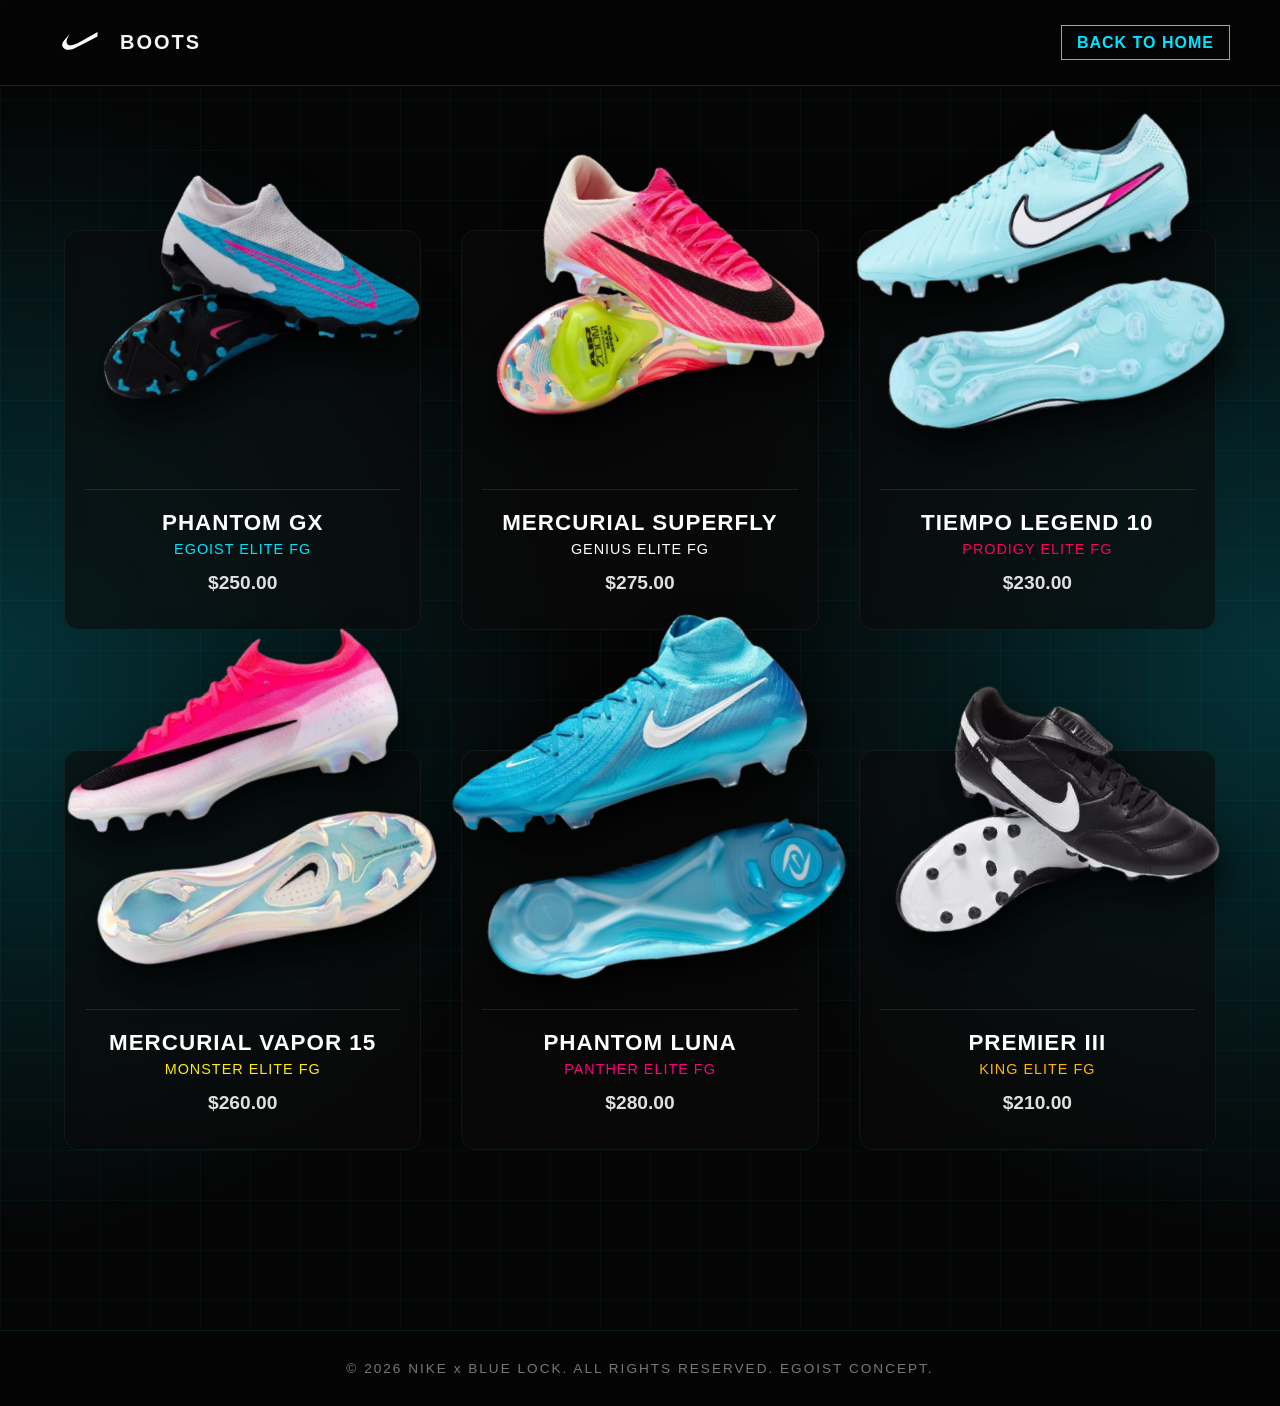
==== boots.html @ 45991313 "Add files via upload" ====
<!DOCTYPE html>
<html lang="en">
<head>
    <meta charset="UTF-8">
    <meta name="viewport" content="width=device-width, initial-scale=1.0">
    <title>Nike | Football Boots</title>
    <!-- ربط ملف الـ CSS الخاص بالأحذية -->
    <link rel="stylesheet" href="css/boots.css">
</head>
<body>

    <!-- الناف بار للرجوع -->
    <nav id="navbar">
        <div class="logo">
            <svg viewBox="0 0 24 24" width="60" height="35" fill="white">
                <path d="M24 7.8L9.04 15.6c-2.32 1.31-4.7 1.77-7.23.95C.13 15.44-1.14 13.9.79 10.98c.45-.69 1-1.34 1.58-1.95.83-.87 1.62-1.78 2.45-2.65-.63.95-1.14 1.95-1.6 2.97-.47 1.05-.62 2.1-.2 3.1.53 1.25 1.77 1.74 3.07 1.48 1.98-.38 3.86-1.15 5.6-2.07l12.31-7.06z"/>
            </svg>
            BOOTS
        </div>
        <div class="nav-right">
            <a href="index.html" class="back-btn">Back to Home</a>
        </div>
    </nav>

    <!-- مساحة الكروت والمنتجات -->
    <section id="boots-hero">
        <div class="products-grid">
            
            <!-- 1. الكارت الأول (أزرق) -->
            <div class="product-card boot-card-1">
                <div class="card-glow"></div>
                <img src="boots/1.png" alt="Nike Boot" class="boot-img">
                <div class="card-info">
                    <h2 class="boot-name">PHANTOM GX</h2>
                    <p class="edition">Egoist Elite FG</p>
                    <p class="price">$250.00</p>
                    <a href="#" class="buy-btn">BUY NOW</a>
                </div>
            </div>

            <!-- 2. الكارت التاني (أبيض) -->
            <div class="product-card boot-card-2">
                <div class="card-glow"></div>
                <img src="boots/2.png" alt="Nike Boot" class="boot-img">
                <div class="card-info">
                    <h2 class="boot-name">MERCURIAL SUPERFLY</h2>
                    <p class="edition">Genius Elite FG</p>
                    <p class="price">$275.00</p>
                    <a href="#" class="buy-btn">BUY NOW</a>
                </div>
            </div>

            <!-- 3. الكارت التالت (أحمر) -->
            <div class="product-card boot-card-3">
                <div class="card-glow"></div>
                <img src="boots/3.png" alt="Nike Boot" class="boot-img">
                <div class="card-info">
                    <h2 class="boot-name">TIEMPO LEGEND 10</h2>
                    <p class="edition">Prodigy Elite FG</p>
                    <p class="price">$230.00</p>
                    <a href="#" class="buy-btn">BUY NOW</a>
                </div>
            </div>

            <!-- 4. الكارت الرابع (أصفر) -->
            <div class="product-card boot-card-4">
                <div class="card-glow"></div>
                <img src="boots/4.png" alt="Nike Boot" class="boot-img">
                <div class="card-info">
                    <h2 class="boot-name">MERCURIAL VAPOR 15</h2>
                    <p class="edition">Monster Elite FG</p>
                    <p class="price">$260.00</p>
                    <a href="#" class="buy-btn">BUY NOW</a>
                </div>
            </div>

            <!-- 5. الكارت الخامس (ماجنتا/بينك) -->
            <div class="product-card boot-card-5">
                <div class="card-glow"></div>
                <img src="boots/5.png" alt="Nike Boot" class="boot-img">
                <div class="card-info">
                    <h2 class="boot-name">PHANTOM LUNA</h2>
                    <p class="edition">Panther Elite FG</p>
                    <p class="price">$280.00</p>
                    <a href="#" class="buy-btn">BUY NOW</a>
                </div>
            </div>

            <!-- 6. الكارت السادس (دهبي) -->
            <div class="product-card boot-card-6">
                <div class="card-glow"></div>
                <img src="boots/6.png" alt="Nike Boot" class="boot-img">
                <div class="card-info">
                    <h2 class="boot-name">PREMIER III</h2>
                    <p class="edition">King Elite FG</p>
                    <p class="price">$210.00</p>
                    <a href="#" class="buy-btn">BUY NOW</a>
                </div>
            </div>

           
    </section>

    <!-- فوتر الصفحة الاحترافي -->
    <footer id="boots-footer">
        <p>© 2026 NIKE x BLUE LOCK. ALL RIGHTS RESERVED. EGOIST CONCEPT.</p>
    </footer>

    <script src="js/boots.js"></script>
</body>
</html>
---- css/boots.css ----
/* =========================================
   تجهيز الألوان المتغيرة (CSS Variables) لـ 7 أحذية
   ========================================= */
.boot-card-1 { --theme-color: #00e5ff; animation-delay: 0.1s; } /* أزرق */
.boot-card-2 { --theme-color: #ffffff; animation-delay: 0.2s; } /* أبيض */
.boot-card-3 { --theme-color: #ff0055; animation-delay: 0.3s; } /* أحمر */
.boot-card-4 { --theme-color: #ffee00; animation-delay: 0.4s; } /* أصفر */
.boot-card-5 { --theme-color: #ff0080; animation-delay: 0.5s; } /* ماجنتا */
.boot-card-6 { --theme-color: #ffb700; animation-delay: 0.6s; } /* دهبي */
.boot-card-7 { --theme-color: #00ffcc; animation-delay: 0.7s; } /* سيان نيون */

/* =========================================
   أساسيات الصفحة والناف بار
   ========================================= */
* {
    margin: 0;
    padding: 0;
    box-sizing: border-box;
    font-family: 'Arial', sans-serif;
}

html, body {
    overflow-x: hidden;
}

body {
    background-color: #050505;
    color: #f5f5f5;
}

#navbar {
    position: fixed;
    top: 0;
    width: 100%;
    padding: 25px 50px;
    display: flex;
    justify-content: space-between;
    align-items: center;
    background-color: rgba(5, 5, 5, 0.9);
    backdrop-filter: blur(10px);
    z-index: 1000;
    border-bottom: 1px solid rgba(0, 229, 255, 0.2); 
}

.logo {
    display: flex;
    align-items: center;
    gap: 10px;
    font-size: 20px;
    font-weight: 900;
    letter-spacing: 2px;
}

.back-btn {
    text-decoration: none;
    color: #00e5ff;
    font-weight: bold;
    text-transform: uppercase;
    letter-spacing: 1px;
    border: 1px solid #00e5ff;
    padding: 8px 15px;
    transition: all 0.3s ease;
}

.back-btn:hover {
    background-color: #00e5ff;
    color: #050505;
    box-shadow: 0 0 15px rgba(0, 229, 255, 0.5);
}

/* =========================================
   الخلفية الانيميشن (إضاءة نيون من الأطراف وشبكة ثابتة)
   ========================================= */
#boots-hero {
    position: relative;
    min-height: 100vh;
    display: flex;
    justify-content: center;
    align-items: center;
    background-color: #050505;
    overflow: hidden;
    padding-bottom: 80px;
}

#boots-hero::after {
    content: '';
    position: absolute;
    top: 0;
    left: 0;
    width: 100%;
    height: 100%;
    background: 
        radial-gradient(circle at 0% 50%, rgba(0, 229, 255, 0.2) 0%, rgba(0,0,0,0) 40%),
        radial-gradient(circle at 100% 50%, rgba(0, 229, 255, 0.2) 0%, rgba(0,0,0,0) 40%);
    z-index: 0;
    pointer-events: none;
    animation: pulseEdges 4s ease-in-out infinite; 
}

#boots-hero::before {
    content: '';
    position: absolute;
    top: 0; left: 0; right: 0; bottom: 0;
    background-image: 
        linear-gradient(rgba(0, 229, 255, 0.04) 1px, transparent 1px),
        linear-gradient(90deg, rgba(0, 229, 255, 0.04) 1px, transparent 1px);
    background-size: 50px 50px;
    z-index: 1;
    pointer-events: none;
}

@keyframes pulseEdges {
    0%, 100% { opacity: 0.4; filter: brightness(1); }
    50% { opacity: 1; filter: brightness(1.4); }
}

/* =========================================
   شبكة المنتجات (Grid Layout)
   ========================================= */
.products-grid {
    position: relative;
    z-index: 2;
    display: grid;
    grid-template-columns: repeat(auto-fit, minmax(min(300px, 100%), 1fr));
    gap: 120px 40px; 
    width: 90%;
    max-width: 1200px;
    margin: 230px auto 100px; 
}

/* =========================================
   تصميم الكارت
   ========================================= */
.product-card {
    position: relative;
    background: rgba(10, 10, 10, 0.6);
    border: 1px solid rgba(255, 255, 255, 0.05);
    border-radius: 15px;
    padding: 20px;
    height: 400px; /* أقصر شوية من كروت التيشيرتات عشان الجزمة عريضة */
    display: flex;
    flex-direction: column;
    justify-content: flex-end;
    align-items: center;
    transition: all 0.5s ease;
    backdrop-filter: blur(10px);
    cursor: pointer;
    
    opacity: 0;
    transform: translateY(30px);
    animation: fadeInUp 0.8s cubic-bezier(0.175, 0.885, 0.32, 1.275) forwards;
}

@keyframes fadeInUp {
    to {
        opacity: 1;
        transform: translateY(0);
    }
}

.card-glow {
    position: absolute;
    top: 50%;
    left: 50%;
    transform: translate(-50%, -50%);
    width: 140px;
    height: 140px;
    background: var(--theme-color);
    filter: blur(90px);
    opacity: 0;
    transition: opacity 0.5s ease;
    z-index: 0;
}

.product-card:hover .card-glow,
.product-card:active .card-glow {
    opacity: 0.6;
}

.product-card:hover,
.product-card:active {
    border-color: var(--theme-color);
    transform: translateY(-10px);
    box-shadow: 0 15px 30px rgba(0, 0, 0, 0.8);
}

/* =========================================
   صورة الحذاء 3D و الأنيميشن بتاعها (مختلف عن الشخصيات)
   ========================================= */
.boot-img {
    position: absolute;
    bottom: 160px; /* مرفوعة لفوق عشان تسيب مساحة للنص */
    width: 130%; /* عريضة عشان تطلع بره الكارت من الجنبين */
    max-width: 380px;
    object-fit: contain;
    z-index: 1;
    /* الجزمة في العادي هتكون مايلة كأنها متشاطة */
    transform: rotate(-15deg); 
    transition: all 0.6s cubic-bezier(0.175, 0.885, 0.32, 1.275);
    filter: drop-shadow(0 20px 20px rgba(0,0,0,0.8));
}

/* لما تقف عليها بالماوس، بتتعدل وتكبر وتطلع لفوق! */
.product-card:hover .boot-img,
.product-card:active .boot-img {
    transform: translateY(-30px) scale(1.15) rotate(0deg); 
}

/* =========================================
   معلومات المنتج
   ========================================= */
.card-info {
    position: relative;
    z-index: 2;
    text-align: center;
    width: 100%;
    padding-top: 20px;
    border-top: 1px solid rgba(255, 255, 255, 0.1);
}

.boot-name {
    font-size: 1.4rem;
    font-weight: 900;
    color: #fff;
    letter-spacing: 1px;
    margin-bottom: 5px;
}

.edition {
    font-size: 0.9rem;
    color: var(--theme-color);
    text-transform: uppercase;
    letter-spacing: 1px;
    margin-bottom: 15px;
}

.price {
    font-size: 1.2rem;
    font-weight: bold;
    color: #e0e0e0;
    margin-bottom: 15px;
    transition: all 0.3s ease;
}

.buy-btn {
    display: inline-block;
    padding: 10px 25px;
    background: transparent;
    color: var(--theme-color);
    border: 1px solid var(--theme-color);
    text-decoration: none;
    font-weight: bold;
    text-transform: uppercase;
    letter-spacing: 1px;
    border-radius: 30px;
    opacity: 0;
    position: absolute;
    bottom: 25px;
    left: 50%;
    transform: translate(-50%, 10px);
    transition: all 0.4s ease;
}

.product-card:hover .price,
.product-card:active .price {
    opacity: 0; 
}

.product-card:hover .buy-btn,
.product-card:active .buy-btn {
    opacity: 1;
    transform: translate(-50%, 0);
}

.buy-btn:hover {
    background: var(--theme-color);
    color: #050505;
    box-shadow: 0 0 15px var(--theme-color);
}

/* =========================================
   الفوتر وتوافق الموبايل
   ========================================= */
#boots-footer {
    position: relative;
    z-index: 2;
    text-align: center;
    padding: 30px;
    background-color: rgba(5, 5, 5, 0.95);
    border-top: 1px solid rgba(0, 229, 255, 0.1);
    color: #777;
    font-size: 0.85rem;
    letter-spacing: 2px;
}

@media (hover: none), (pointer: coarse) {
    .price { opacity: 1; }
    .buy-btn {
        opacity: 1;
        position: static;
        transform: none;
        margin-top: 12px;
    }
}

@media (max-width: 900px) {
    .products-grid { margin: 170px auto 80px; gap: 90px 30px; }
}

@media (max-width: 480px) {
    #navbar { padding: 15px 20px; }
    .logo { font-size: 16px; }
    .back-btn { font-size: 0.8rem; padding: 6px 12px; }
    
    .products-grid {
        margin: 150px auto 60px;
        gap: 70px 20px;
        width: 92%;
    }
    .product-card { height: 350px; padding: 15px; }
    .boot-img { bottom: 130px; max-width: 280px; }
    .boot-name { font-size: 1.1rem; }
    .edition { font-size: 0.8rem; }
    .price { font-size: 1rem; }
    .buy-btn { padding: 8px 20px; font-size: 0.85rem; }
}
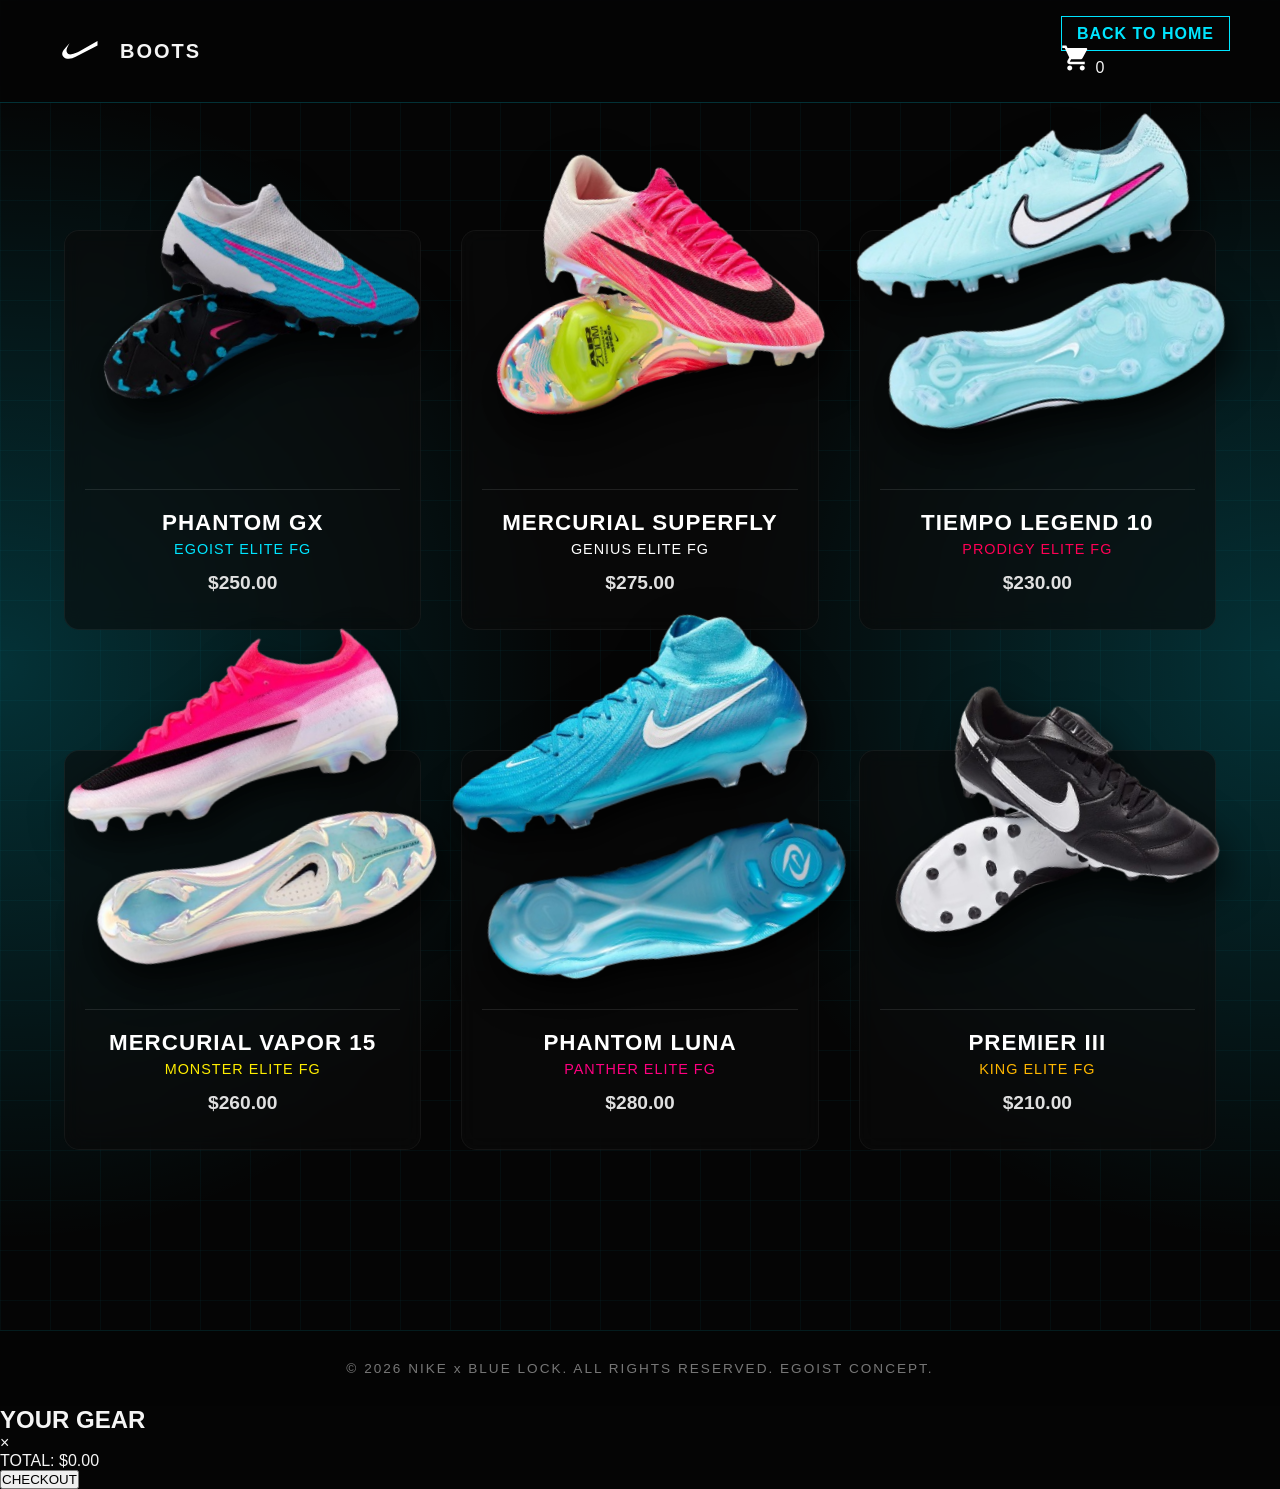
==== commit 3175fb14: "Update boots.html" ====
--- a/boots.html
+++ b/boots.html
@@ -19,6 +19,14 @@
         </div>
         <div class="nav-right">
             <a href="index.html" class="back-btn">Back to Home</a>
+            
+            <!-- أيقونة سلة المشتريات -->
+            <div class="cart-btn" onclick="toggleCart()">
+                <svg viewBox="0 0 24 24" width="30" height="30" fill="white">
+                    <path d="M7 18c-1.1 0-1.99.9-1.99 2S5.9 22 7 22s2-.9 2-2-.9-2-2-2zm10 0c-1.1 0-1.99.9-1.99 2s.89 2 1.99 2 2-.9 2-2-.9-2-2-2zm-9.83-3.25l.03-.12.9-1.63h7.45c.75 0 1.41-.41 1.75-1.03l3.58-6.49c.08-.14.12-.31.12-.48 0-.55-.45-1-1-1H5.21l-.94-2H1v2h2l3.6 7.59-1.35 2.44C4.52 15.37 5.48 17 7 17h12v-2H7l.17-.25z"/>
+                </svg>
+                <span class="cart-badge" id="cart-badge">0</span>
+            </div>
         </div>
     </nav>
 
@@ -34,7 +42,7 @@
                     <h2 class="boot-name">PHANTOM GX</h2>
                     <p class="edition">Egoist Elite FG</p>
                     <p class="price">$250.00</p>
-                    <a href="#" class="buy-btn">BUY NOW</a>
+                    <a href="javascript:void(0)" class="buy-btn" onclick="addToCart('PHANTOM GX', 250, 'boots/1.png')">ADD TO CART</a>
                 </div>
             </div>
 
@@ -46,7 +54,7 @@
                     <h2 class="boot-name">MERCURIAL SUPERFLY</h2>
                     <p class="edition">Genius Elite FG</p>
                     <p class="price">$275.00</p>
-                    <a href="#" class="buy-btn">BUY NOW</a>
+                    <a href="javascript:void(0)" class="buy-btn" onclick="addToCart('MERCURIAL SUPERFLY', 275, 'boots/2.png')">ADD TO CART</a>
                 </div>
             </div>
 
@@ -58,7 +66,7 @@
                     <h2 class="boot-name">TIEMPO LEGEND 10</h2>
                     <p class="edition">Prodigy Elite FG</p>
                     <p class="price">$230.00</p>
-                    <a href="#" class="buy-btn">BUY NOW</a>
+                    <a href="javascript:void(0)" class="buy-btn" onclick="addToCart('TIEMPO LEGEND 10', 230, 'boots/3.png')">ADD TO CART</a>
                 </div>
             </div>
 
@@ -70,7 +78,7 @@
                     <h2 class="boot-name">MERCURIAL VAPOR 15</h2>
                     <p class="edition">Monster Elite FG</p>
                     <p class="price">$260.00</p>
-                    <a href="#" class="buy-btn">BUY NOW</a>
+                    <a href="javascript:void(0)" class="buy-btn" onclick="addToCart('MERCURIAL VAPOR 15', 260, 'boots/4.png')">ADD TO CART</a>
                 </div>
             </div>
 
@@ -82,7 +90,7 @@
                     <h2 class="boot-name">PHANTOM LUNA</h2>
                     <p class="edition">Panther Elite FG</p>
                     <p class="price">$280.00</p>
-                    <a href="#" class="buy-btn">BUY NOW</a>
+                    <a href="javascript:void(0)" class="buy-btn" onclick="addToCart('PHANTOM LUNA', 280, 'boots/5.png')">ADD TO CART</a>
                 </div>
             </div>
 
@@ -94,11 +102,11 @@
                     <h2 class="boot-name">PREMIER III</h2>
                     <p class="edition">King Elite FG</p>
                     <p class="price">$210.00</p>
-                    <a href="#" class="buy-btn">BUY NOW</a>
+                    <a href="javascript:void(0)" class="buy-btn" onclick="addToCart('PREMIER III', 210, 'boots/6.png')">ADD TO CART</a>
                 </div>
             </div>
 
-           
+        </div>
     </section>
 
     <!-- فوتر الصفحة الاحترافي -->
@@ -106,6 +114,29 @@
         <p>© 2026 NIKE x BLUE LOCK. ALL RIGHTS RESERVED. EGOIST CONCEPT.</p>
     </footer>
 
+    <!-- سلة المشتريات (Cart Sidebar) -->
+    <div id="cart-sidebar" class="cart-sidebar">
+        <div class="cart-header">
+            <h2>YOUR GEAR</h2>
+            <div class="close-cart" onclick="toggleCart()">&times;</div>
+        </div>
+        
+        <div class="cart-items-container" id="cart-items">
+            <!-- المنتجات هتظهر هنا -->
+        </div>
+
+        <div class="cart-footer">
+            <div class="cart-total">
+                <span>TOTAL:</span>
+                <span id="cart-total-price">$0.00</span>
+            </div>
+            <button class="btn checkout-btn">CHECKOUT</button>
+        </div>
+    </div>
+    
+    <!-- تغطية الشاشة للسلة -->
+    <div id="cart-overlay" class="cart-overlay" onclick="toggleCart()"></div>
+
     <script src="js/boots.js"></script>
 </body>
-</html>+</html>
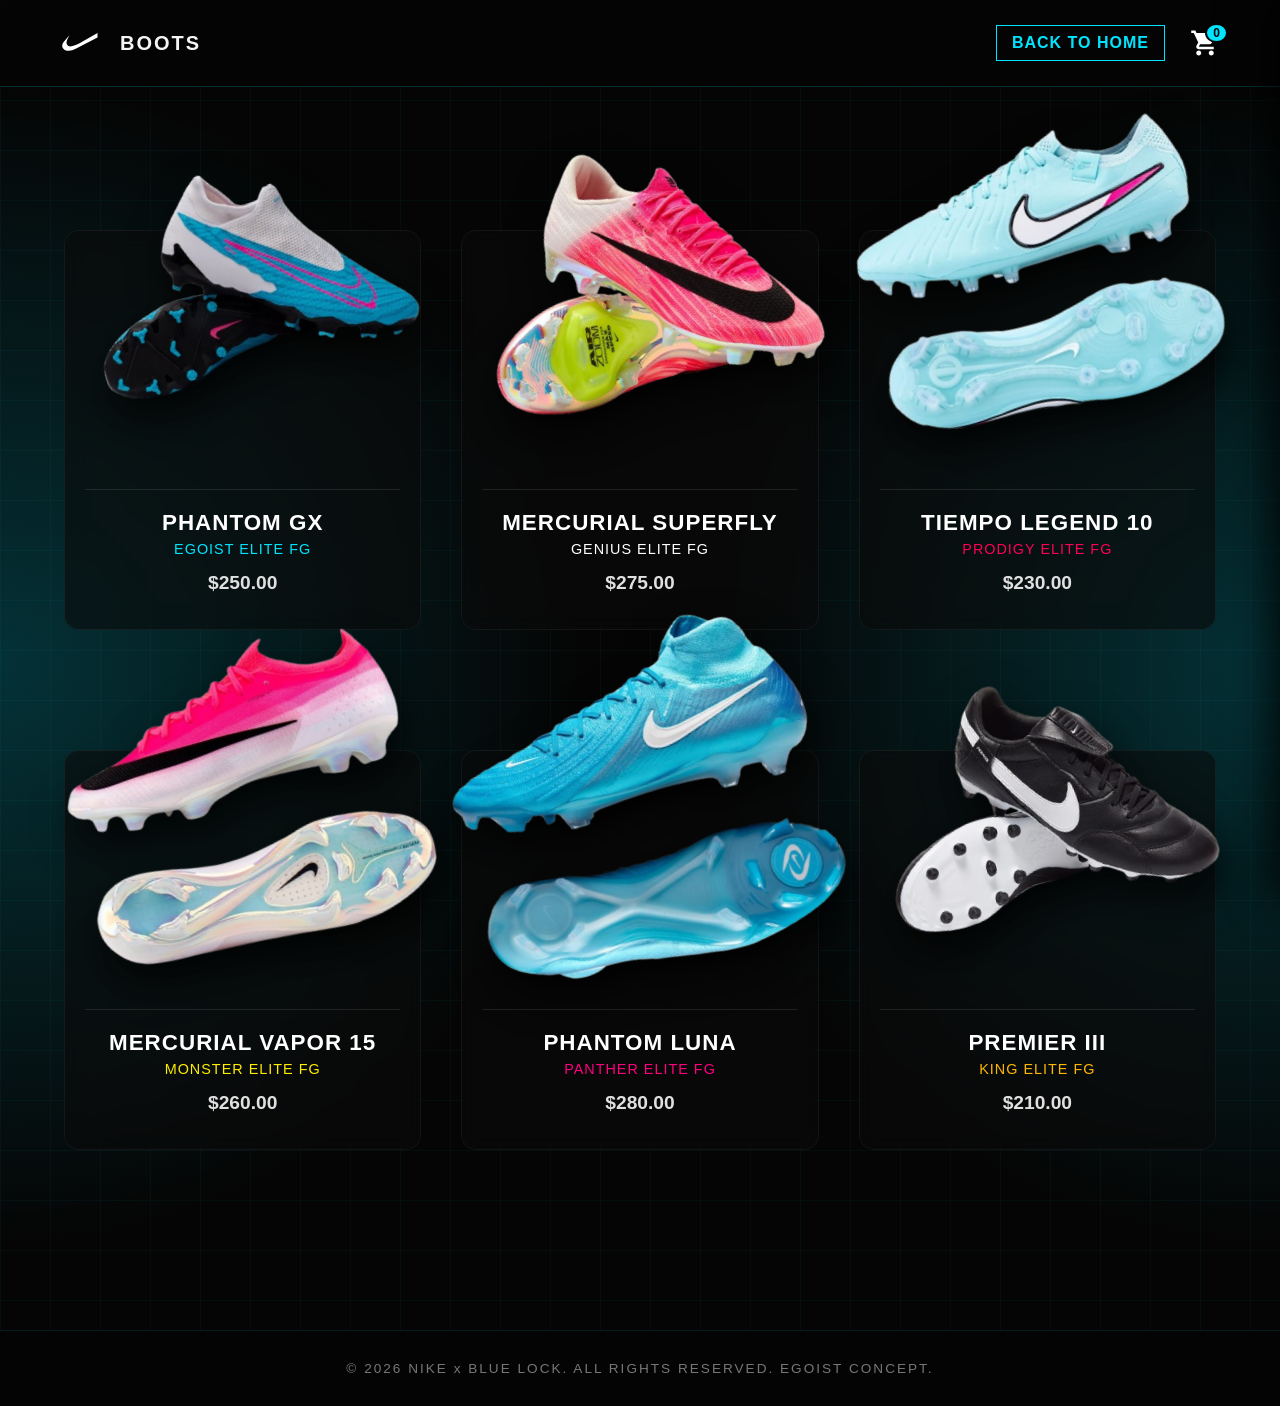
==== commit 54d229d9: "Update boots.html" ====
--- a/boots.html
+++ b/boots.html
@@ -4,6 +4,7 @@
     <meta charset="UTF-8">
     <meta name="viewport" content="width=device-width, initial-scale=1.0">
     <title>Nike | Football Boots</title>
+    <link rel="icon" href="data:image/svg+xml,<svg xmlns='http://www.w3.org/2000/svg' viewBox='0 0 24 24'><path d='M24 7.8L9.04 15.6c-2.32 1.31-4.7 1.77-7.23.95C.13 15.44-1.14 13.9.79 10.98c.45-.69 1-1.34 1.58-1.95.83-.87 1.62-1.78 2.45-2.65-.63.95-1.14 1.95-1.6 2.97-.47 1.05-.62 2.1-.2 3.1.53 1.25 1.77 1.74 3.07 1.48 1.98-.38 3.86-1.15 5.6-2.07l12.31-7.06z' fill='%2300e5ff'/></svg>" type="image/svg+xml">
     <!-- ربط ملف الـ CSS الخاص بالأحذية -->
     <link rel="stylesheet" href="css/boots.css">
 </head>
--- a/css/boots.css
+++ b/css/boots.css
@@ -49,6 +49,13 @@
     font-size: 20px;
     font-weight: 900;
     letter-spacing: 2px;
+}
+
+/* التعديل لضبط المسافة بين الأيقونات */
+.nav-right {
+    display: flex;
+    align-items: center;
+    gap: 25px;
 }
 
 .back-btn {
@@ -292,6 +299,41 @@
     font-size: 0.85rem;
     letter-spacing: 2px;
 }
+
+/* =========================================
+   تصميم سلة المشتريات (Cart Sidebar)
+   ========================================= */
+.cart-sidebar { position: fixed; top: 0; right: -400px; width: 400px; max-width: 100%; height: 100vh; background: #0a0a0a; border-left: 1px solid #00e5ff; box-shadow: -10px 0 40px rgba(0, 0, 0, 0.8); z-index: 3000; transition: right 0.4s ease; display: flex; flex-direction: column; }
+.cart-sidebar.active { right: 0; }
+.cart-header { padding: 30px 20px; display: flex; justify-content: space-between; align-items: center; border-bottom: 1px solid rgba(255,255,255,0.1); }
+.cart-header h2 { color: #00e5ff; font-size: 1.8rem; font-weight: 900; letter-spacing: 2px; }
+.close-cart { font-size: 35px; color: #fff; cursor: pointer; transition: 0.3s; line-height: 1; }
+.close-cart:hover { color: #ff0055; transform: scale(1.1); }
+
+/* منتجات السلة */
+.cart-items-container { flex: 1; overflow-y: auto; padding: 20px; }
+.cart-item { display: flex; align-items: center; gap: 15px; background: #111; padding: 15px; border-radius: 10px; margin-bottom: 15px; border: 1px solid rgba(255,255,255,0.05); }
+.cart-item-img { width: 70px; height: 70px; object-fit: contain; background: #050505; border-radius: 8px; padding: 5px; }
+.cart-item-info { flex: 1; }
+.cart-item-title { font-size: 1rem; color: #fff; font-weight: bold; margin-bottom: 5px; text-transform: uppercase; }
+.cart-item-price { font-size: 1.1rem; color: #00e5ff; font-weight: bold; }
+.remove-item { color: #ff0055; cursor: pointer; font-size: 1.5rem; font-weight: bold; transition: 0.3s; }
+.remove-item:hover { transform: scale(1.2); }
+.empty-cart-msg { text-align: center; color: #777; font-size: 1.2rem; margin-top: 50px; }
+
+.cart-footer { padding: 20px; border-top: 1px solid rgba(255,255,255,0.1); background: #050505; }
+.cart-total { display: flex; justify-content: space-between; font-size: 1.5rem; font-weight: 900; color: #fff; margin-bottom: 20px; }
+.checkout-btn { width: 100%; text-align: center; padding: 15px; background: transparent; color: #00e5ff; border: 2px solid #00e5ff; font-weight: bold; font-size: 1.2rem; cursor: pointer; transition: 0.3s; text-transform: uppercase; letter-spacing: 2px; }
+.checkout-btn:hover { background: #00e5ff; color: #000; box-shadow: 0 0 15px #00e5ff; }
+
+.cart-overlay { position: fixed; top: 0; left: 0; width: 100%; height: 100%; background: rgba(0,0,0,0.6); z-index: 2500; opacity: 0; visibility: hidden; transition: 0.4s; backdrop-filter: blur(5px); }
+.cart-overlay.active { opacity: 1; visibility: visible; }
+
+/* أيقونة السلة (Cart) */
+.cart-btn { position: relative; cursor: pointer; display: flex; align-items: center; transition: transform 0.3s ease; margin-right: 10px; }
+.cart-btn:hover { transform: scale(1.1); }
+.cart-btn:hover svg { fill: #00e5ff; }
+.cart-badge { position: absolute; top: -5px; right: -8px; background-color: #00e5ff; color: #000; font-size: 12px; font-weight: bold; padding: 2px 6px; border-radius: 50%; border: 2px solid #050505; display: flex; align-items: center; justify-content: center; min-width: 20px; height: 20px; }
 
 @media (hover: none), (pointer: coarse) {
     .price { opacity: 1; }
@@ -323,4 +365,6 @@
     .edition { font-size: 0.8rem; }
     .price { font-size: 1rem; }
     .buy-btn { padding: 8px 20px; font-size: 0.85rem; }
-}+    .cart-sidebar { width: 100%; right: -100%; }
+    .nav-right { gap: 15px; }
+}
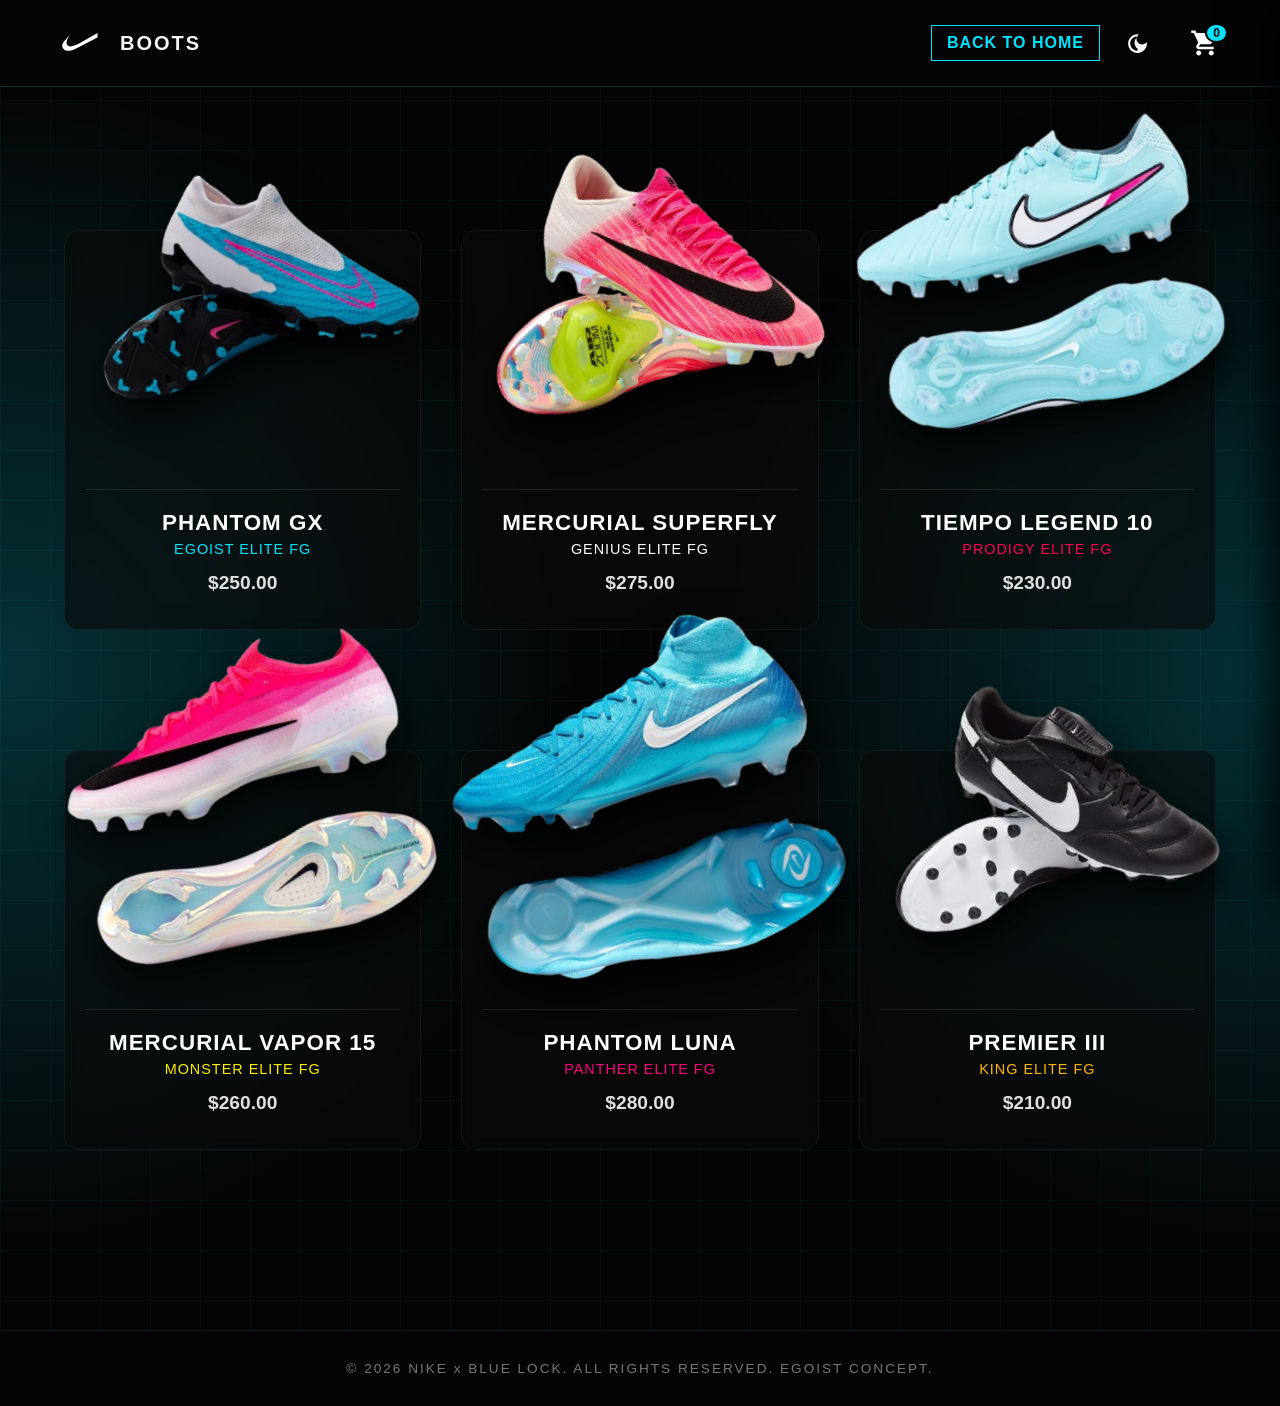
==== commit 35ef8819: "Update boots.html" ====
--- a/boots.html
+++ b/boots.html
@@ -4,7 +4,6 @@
     <meta charset="UTF-8">
     <meta name="viewport" content="width=device-width, initial-scale=1.0">
     <title>Nike | Football Boots</title>
-    <link rel="icon" href="data:image/svg+xml,<svg xmlns='http://www.w3.org/2000/svg' viewBox='0 0 24 24'><path d='M24 7.8L9.04 15.6c-2.32 1.31-4.7 1.77-7.23.95C.13 15.44-1.14 13.9.79 10.98c.45-.69 1-1.34 1.58-1.95.83-.87 1.62-1.78 2.45-2.65-.63.95-1.14 1.95-1.6 2.97-.47 1.05-.62 2.1-.2 3.1.53 1.25 1.77 1.74 3.07 1.48 1.98-.38 3.86-1.15 5.6-2.07l12.31-7.06z' fill='%2300e5ff'/></svg>" type="image/svg+xml">
     <!-- ربط ملف الـ CSS الخاص بالأحذية -->
     <link rel="stylesheet" href="css/boots.css">
 </head>
@@ -21,6 +20,17 @@
         <div class="nav-right">
             <a href="index.html" class="back-btn">Back to Home</a>
             
+            
+            <!-- أيقونة التبديل بين الوضع النهاري والليلي -->
+            <div class="theme-btn" id="theme-btn" onclick="toggleTheme()" style="cursor: pointer; margin-right: 15px; display: flex; align-items: center;">
+                <svg class="moon-icon" viewBox="0 0 24 24" width="25" height="25" fill="white">
+                    <path d="M12 3c-4.97 0-9 4.03-9 9s4.03 9 9 9 9-4.03 9-9c0-.46-.04-.92-.1-1.36-.98 1.37-2.58 2.26-4.4 2.26-3.03 0-5.5-2.47-5.5-5.5 0-1.82.89-3.42 2.26-4.4C12.92 3.04 12.46 3 12 3zm0 16c-3.86 0-7-3.14-7-7s3.14-7 7-7c.2 0 .4.02.59.05-2.02 1.3-3.39 3.55-3.39 6.15 0 2.6 1.37 4.85 3.39 6.15-.19.03-.39.05-.59.05z"/>
+                </svg>
+                <svg class="sun-icon" viewBox="0 0 24 24" width="25" height="25" fill="white" style="display: none;">
+                    <path d="M12 7c-2.76 0-5 2.24-5 5s2.24 5 5 5 5-2.24 5-5-2.24-5-5-5zM2 13h2c.55 0 1-.45 1-1s-.45-1-1-1H2c-.55 0-1 .45-1 1s.45 1 1 1zm18 0h2c.55 0 1-.45 1-1s-.45-1-1-1h-2c-.55 0-1 .45-1 1s.45 1 1 1zM11 2v2c0 .55.45 1 1 1s1-.45 1-1V2c0-.55-.45-1-1-1s-1 .45-1 1zm0 18v2c0 .55.45 1 1 1s1-.45 1-1v-2c0-.55-.45-1-1-1s-1 .45-1 1zM5.99 4.58c-.39-.39-1.03-.39-1.41 0-.39.39-.39 1.03 0 1.41l1.06 1.06c.39.39 1.03.39 1.41 0s.39-1.03 0-1.41L5.99 4.58zm12.37 12.37c-.39-.39-1.03-.39-1.41 0-.39.39-.39 1.03 0 1.41l1.06 1.06c.39.39 1.03.39 1.41 0 .39-.39.39-1.03 0-1.41l-1.06-1.06zm1.06-10.96c.39-.39.39-1.03 0-1.41-.39-.39-1.03-.39-1.41 0l-1.06 1.06c-.39.39-.39 1.03 0 1.41s1.03.39 1.41 0l1.06-1.06zM7.05 18.36c.39-.39.39-1.03 0-1.41-.39-.39-1.03-.39-1.41 0l-1.06 1.06c-.39.39-.39 1.03 0 1.41s1.03.39 1.41 0l1.06-1.06z"/>
+                </svg>
+            </div>
+
             <!-- أيقونة سلة المشتريات -->
             <div class="cart-btn" onclick="toggleCart()">
                 <svg viewBox="0 0 24 24" width="30" height="30" fill="white">
